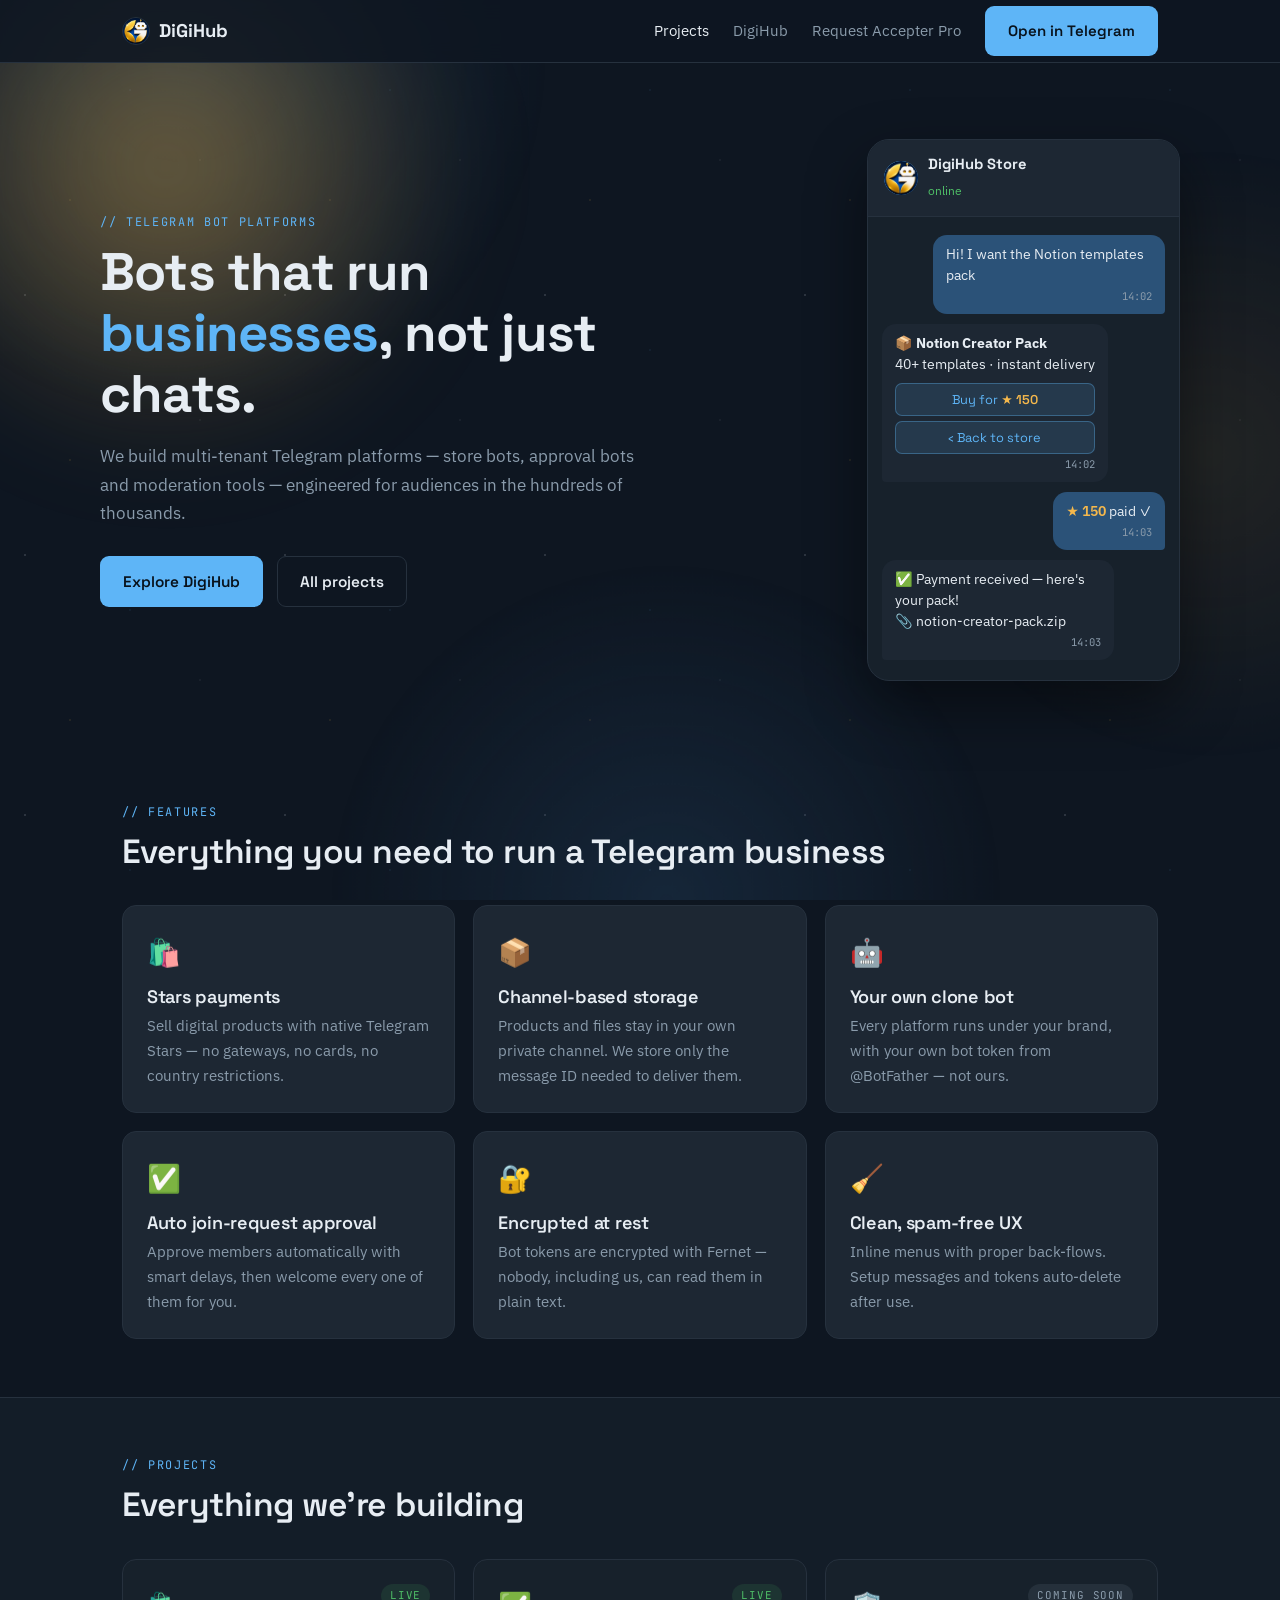
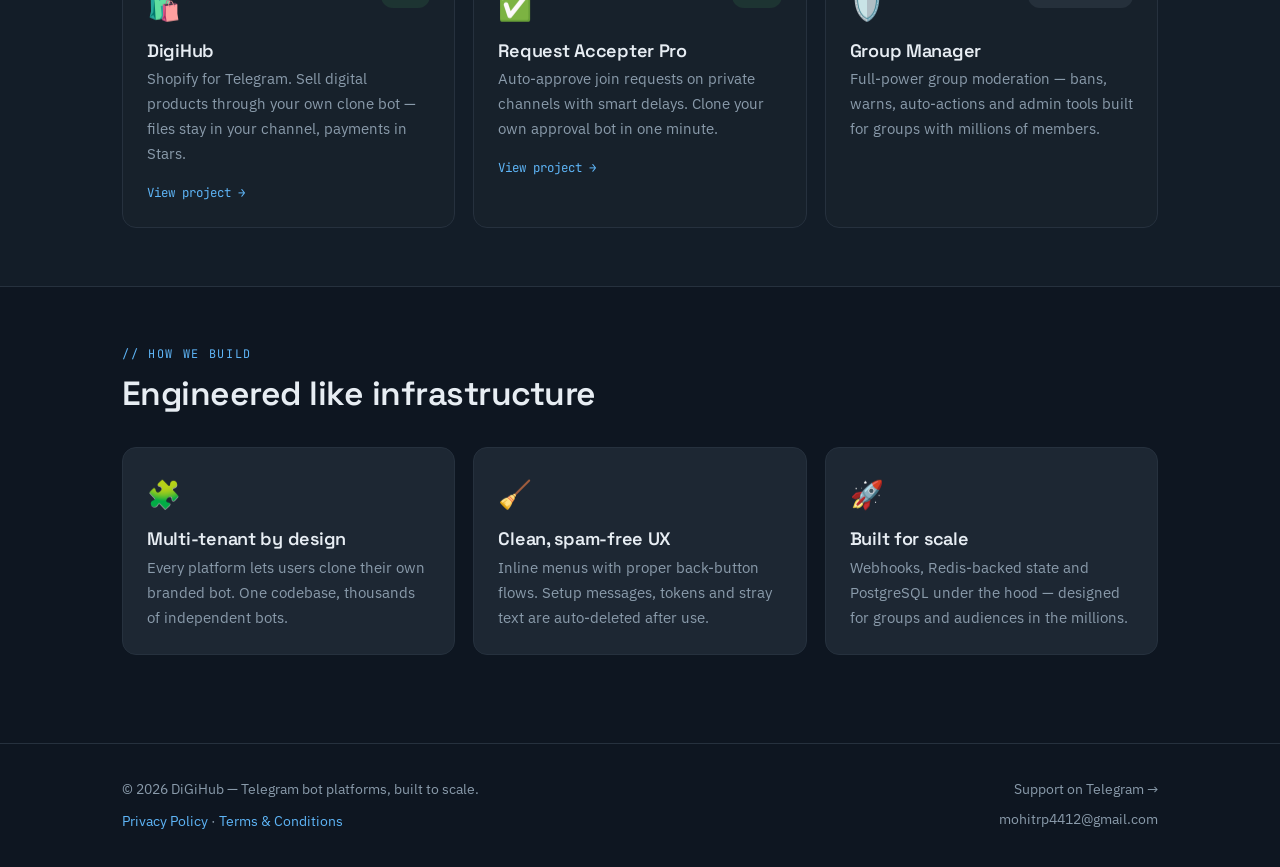
==== index.html @ 5e85cd7f "Initial commit: DiGiHub config-driven website Static, config-driven Telegram bot portal site (DigiHu" ====
<!DOCTYPE html>
<html lang="en">
<head>
  <meta charset="UTF-8" />
  <meta name="viewport" content="width=device-width, initial-scale=1.0" />
  <title>DiGiHub — Telegram bot platforms</title>
  <meta name="description" content="Telegram bot platforms built to scale — DigiHub stores, auto join-request approval, and group management for large communities." />
  <meta property="og:type" content="website" />
  <meta property="og:title" content="DiGiHub — Telegram bot platforms" />
  <meta property="og:description" content="Telegram bot platforms built to scale — store bots, approval bots and moderation tools." />
  <meta property="og:image" content="assets/img/logo.jpg" />
  <meta name="theme-color" content="#0E1621" />
  <link rel="preconnect" href="https://fonts.googleapis.com" />
  <link rel="preconnect" href="https://fonts.gstatic.com" crossorigin />
  <link href="https://fonts.googleapis.com/css2?family=Space+Grotesk:wght@500;600;700&family=IBM+Plex+Sans:wght@400;500&family=JetBrains+Mono:wght@400;500&display=swap" rel="stylesheet" />
  <link rel="stylesheet" href="assets/css/style.css" />
  <link rel="icon" type="image/jpeg" href="assets/img/logo.jpg" />
</head>
<body data-page="home">

  <header id="nav" class="nav"></header>

  <main>
    <!-- Hero (rendered from SITE.hero in config.js) -->
    <div id="home-hero" class="wrap hero"></div>

    <!-- Features (rendered from SITE.features in config.js) -->
    <section id="features">
      <div class="wrap">
        <div class="section-head">
          <span class="eyebrow" id="features-eyebrow"></span>
          <h2 id="features-title"></h2>
        </div>
        <div id="features-grid" class="grid cols-3"></div>
      </div>
    </section>

    <!-- Projects (rendered from PROJECTS in config.js) -->
    <section class="alt" id="projects">
      <div class="wrap">
        <div class="section-head">
          <span class="eyebrow">// Projects</span>
          <h2>Everything we're building</h2>
        </div>
        <div id="projects-grid" class="grid cols-3"></div>
      </div>
    </section>

    <!-- Highlights (rendered from SITE.highlights in config.js) -->
    <section>
      <div class="wrap">
        <div class="section-head">
          <span class="eyebrow">// How we build</span>
          <h2>Engineered like infrastructure</h2>
        </div>
        <div id="highlights-grid" class="grid cols-3"></div>
      </div>
    </section>
  </main>

  <footer id="footer"></footer>

  <script src="assets/js/config.js"></script>
  <script src="assets/js/main.js"></script>
</body>
</html>
---- assets/css/style.css ----
/* ============================================================
   BOTWORKS DESIGN SYSTEM
   Palette lifted from Telegram's own dark theme, so the site
   speaks the same visual language as the product.
   ============================================================ */

:root {
  --bg:      #0E1621;   /* Telegram dark canvas */
  --panel:   #17212B;   /* Telegram dark panel */
  --panel-2: #1D2733;   /* raised panel */
  --line:    #26313E;   /* hairline borders */
  --bubble:  #2B5278;   /* outgoing bubble blue */
  --accent:  #5EB5F7;   /* link blue */
  --star:    #F5B84C;   /* Telegram Stars gold */
  --text:    #E7EDF3;
  --muted:   #8A9BAB;
  --ok:      #4FBF67;

  --font-display: "Space Grotesk", system-ui, sans-serif;
  --font-body:    "IBM Plex Sans", system-ui, sans-serif;
  --font-mono:    "JetBrains Mono", ui-monospace, monospace;

  --radius: 14px;
  --radius-sm: 9px;
  --maxw: 1080px;
}

* { box-sizing: border-box; margin: 0; padding: 0; }

html { scroll-behavior: smooth; }

body {
  background: var(--bg);
  color: var(--text);
  font-family: var(--font-body);
  font-size: 16.5px;
  line-height: 1.65;
  -webkit-font-smoothing: antialiased;
}

a { color: var(--accent); text-decoration: none; }
a:hover { text-decoration: underline; }

img { max-width: 100%; }

.wrap { max-width: var(--maxw); margin: 0 auto; padding: 0 22px; }

/* ---------- typography ---------- */
h1, h2, h3 { font-family: var(--font-display); line-height: 1.15; letter-spacing: -0.015em; }
h1 { font-size: clamp(2.1rem, 5vw, 3.3rem); font-weight: 700; }
h2 { font-size: clamp(1.5rem, 3.4vw, 2.1rem); font-weight: 600; }
h3 { font-size: 1.13rem; font-weight: 600; }
.lead { color: var(--muted); font-size: 1.08rem; max-width: 58ch; }

.eyebrow {
  font-family: var(--font-mono);
  font-size: 0.74rem;
  letter-spacing: 0.14em;
  text-transform: uppercase;
  color: var(--accent);
  display: block;
  margin-bottom: 10px;
}

/* ---------- nav ---------- */
.nav {
  position: sticky; top: 0; z-index: 50;
  background: rgba(14, 22, 33, 0.88);
  backdrop-filter: blur(10px);
  border-bottom: 1px solid var(--line);
}
.nav-inner {
  display: flex; align-items: center; justify-content: space-between;
  height: 62px;
}
.nav-brand {
  font-family: var(--font-display); font-weight: 700; font-size: 1.15rem;
  color: var(--text); display: flex; align-items: center; gap: 9px;
}
.nav-brand:hover { text-decoration: none; }
.nav-brand .dot {
  width: 28px; height: 28px; border-radius: 50%;
  background: linear-gradient(135deg, var(--accent), var(--bubble));
  display: inline-flex; align-items: center; justify-content: center;
  font-size: 13px;
}
img.dot { object-fit: cover; border: 1px solid var(--line); }
.nav-links { display: flex; gap: 24px; align-items: center; }
.nav-links a { color: var(--muted); font-size: 0.94rem; }
.nav-links a:hover { color: var(--text); text-decoration: none; }
.nav-links a.active { color: var(--text); }
.nav-links a.btn-primary, .nav-links a.btn-primary:hover { color: #08121C; }

/* hamburger toggle — hidden on desktop, shown under 760px */
.nav-toggle {
  display: none;
  flex-direction: column; justify-content: center; gap: 5px;
  width: 34px; height: 34px;
  background: transparent; border: none; padding: 0; cursor: pointer;
}
.nav-toggle span {
  display: block; width: 100%; height: 2px;
  background: var(--text); border-radius: 2px;
  transition: transform 0.2s ease, opacity 0.2s ease;
}
.nav-toggle[aria-expanded="true"] span:nth-child(1) { transform: translateY(7px) rotate(45deg); }
.nav-toggle[aria-expanded="true"] span:nth-child(2) { opacity: 0; }
.nav-toggle[aria-expanded="true"] span:nth-child(3) { transform: translateY(-7px) rotate(-45deg); }

/* ---------- buttons ---------- */
.btn {
  display: inline-flex; align-items: center; gap: 8px;
  font-family: var(--font-display); font-weight: 600; font-size: 0.96rem;
  padding: 12px 22px; border-radius: var(--radius-sm);
  border: 1px solid transparent; cursor: pointer;
  transition: transform 0.12s ease, background 0.15s ease;
}
.btn:hover { text-decoration: none; transform: translateY(-1px); }
.btn-primary { background: var(--accent); color: #08121C; }
.btn-primary:hover { background: #79c4fa; }
.btn-ghost { border-color: var(--line); color: var(--text); background: transparent; }
.btn-ghost:hover { border-color: var(--accent); }

/* ---------- hero ---------- */
.hero {
  display: grid; grid-template-columns: 1.05fr 0.95fr;
  gap: 48px; align-items: center;
  padding: 76px 0 64px;
}
.hero .actions { display: flex; gap: 14px; margin-top: 28px; flex-wrap: wrap; }
.hero h1 .hl { color: var(--accent); }
.hero p { margin-top: 18px; }

/* ---------- telegram chat mockup (signature element) ---------- */
.phone {
  background: var(--panel);
  border: 1px solid var(--line);
  border-radius: 22px;
  overflow: hidden;
  max-width: 380px;
  margin-left: auto;
  box-shadow: 0 24px 60px rgba(0,0,0,0.45);
}
.phone-top {
  display: flex; align-items: center; gap: 10px;
  padding: 12px 16px;
  background: var(--panel-2);
  border-bottom: 1px solid var(--line);
}
.phone-top .avatar {
  width: 34px; height: 34px; border-radius: 50%;
  background: linear-gradient(135deg, var(--accent), var(--bubble));
  display: flex; align-items: center; justify-content: center; font-size: 16px;
  overflow: hidden;
}
.phone-top .avatar img { width: 100%; height: 100%; object-fit: cover; border-radius: 50%; }
.phone-top .who b { display: block; font-size: 0.92rem; font-family: var(--font-display); }
.phone-top .who span { font-size: 0.76rem; color: var(--ok); }
.chat { padding: 18px 14px 20px; display: flex; flex-direction: column; gap: 10px; min-height: 340px; }
.msg {
  max-width: 82%;
  padding: 9px 13px;
  border-radius: 14px;
  font-size: 0.88rem;
  line-height: 1.5;
  opacity: 0;
  transform: translateY(8px);
  animation: pop 0.4s ease forwards;
}
.msg.in  { background: var(--panel-2); border-bottom-left-radius: 4px; align-self: flex-start; }
.msg.out { background: var(--bubble); border-bottom-right-radius: 4px; align-self: flex-end; }
.msg .time { display: block; font-size: 0.66rem; color: var(--muted); text-align: right; margin-top: 3px; font-family: var(--font-mono); }
.msg .kb { display: flex; flex-direction: column; gap: 5px; margin-top: 8px; }
.msg .kb span {
  background: rgba(94,181,247,0.13);
  border: 1px solid rgba(94,181,247,0.35);
  color: var(--accent);
  border-radius: 7px;
  padding: 6px 10px;
  text-align: center;
  font-size: 0.8rem;
  font-family: var(--font-display);
}
.msg .star { color: var(--star); font-weight: 600; }
.msg:nth-child(1) { animation-delay: 0.15s; }
.msg:nth-child(2) { animation-delay: 0.75s; }
.msg:nth-child(3) { animation-delay: 1.35s; }
.msg:nth-child(4) { animation-delay: 1.95s; }
@keyframes pop { to { opacity: 1; transform: translateY(0); } }
@media (prefers-reduced-motion: reduce) {
  .msg { animation: none; opacity: 1; transform: none; }
  html { scroll-behavior: auto; }
}

/* ---------- sections ---------- */
section { padding: 58px 0; }
section.alt { background: rgba(23, 33, 43, 0.72); border-top: 1px solid var(--line); border-bottom: 1px solid var(--line); }
.section-head { margin-bottom: 34px; }

/* ---------- animated background ----------
   Injected by main.js as .bg-fx: three softly drifting glow blobs
   (Telegram blue + brand gold) over a slow star field. Pure CSS
   transforms — cheap on the GPU, and fully disabled when the
   visitor prefers reduced motion. */
.bg-fx {
  position: fixed; inset: 0; z-index: -1;
  overflow: hidden; pointer-events: none;
}
.bg-fx span { position: absolute; will-change: transform; }

.bg-fx .stars {
  inset: 0; height: 200%;
  background-image:
    radial-gradient(1.5px 1.5px at 25px 35px,  rgba(231,237,243,0.55), transparent 100%),
    radial-gradient(1px 1px     at 130px 90px, rgba(94,181,247,0.45),  transparent 100%),
    radial-gradient(1px 1px     at 200px 160px,rgba(231,237,243,0.35), transparent 100%),
    radial-gradient(1.5px 1.5px at 70px 200px, rgba(245,184,76,0.35),  transparent 100%);
  background-size: 260px 260px;
  opacity: 0.5;
  animation: star-drift 160s linear infinite;
}
@keyframes star-drift { to { transform: translateY(-50%); } }

.bg-fx .b1, .bg-fx .b2, .bg-fx .b3 { border-radius: 50%; }
.bg-fx .b1 {
  width: 65vmax; height: 65vmax; top: -28vmax; left: -18vmax;
  background: radial-gradient(circle, rgba(94,181,247,0.13), transparent 62%);
  animation: drift-a 34s ease-in-out infinite alternate;
}
.bg-fx .b2 {
  width: 55vmax; height: 55vmax; top: 8vmax; right: -22vmax;
  background: radial-gradient(circle, rgba(245,184,76,0.09), transparent 62%);
  animation: drift-b 44s ease-in-out infinite alternate;
}
.bg-fx .b3 {
  width: 60vmax; height: 60vmax; bottom: -30vmax; left: 22vmax;
  background: radial-gradient(circle, rgba(43,82,120,0.28), transparent 62%);
  animation: drift-c 38s ease-in-out infinite alternate;
}
@keyframes drift-a { to { transform: translate(9vmax, 7vmax)  scale(1.12); } }
@keyframes drift-b { to { transform: translate(-8vmax, 9vmax) scale(1.18); } }
@keyframes drift-c { to { transform: translate(-9vmax, -7vmax) scale(1.1); } }

/* Dynamic blurred golden light — a soft glowing orb that roams
   the page on a slow, irregular loop. Customer-facing pages only
   (renderBackground() is called by main.js, which admin.html never
   loads, so the admin panel stays on a flat background). */
.bg-fx .gold-light {
  width: 46vmax; height: 46vmax;
  top: -10vmax; left: -10vmax;
  border-radius: 50%;
  background: radial-gradient(circle, rgba(245,184,76,0.4), rgba(245,184,76,0.14) 45%, transparent 72%);
  filter: blur(50px);
  animation: gold-roam 30s ease-in-out infinite;
}
@keyframes gold-roam {
  0%   { transform: translate(0, 0)        scale(1); }
  25%  { transform: translate(55vw, 10vh)  scale(1.2); }
  50%  { transform: translate(35vw, 55vh)  scale(0.85); }
  75%  { transform: translate(-5vw, 30vh)  scale(1.1); }
  100% { transform: translate(0, 0)        scale(1); }
}
@media (max-width: 700px) {
  .bg-fx .gold-light { width: 70vmax; height: 70vmax; filter: blur(34px); }
}

/* Golden sheen — a soft diagonal band of gold light that sweeps
   across the page every ~18 s, like light passing over metal. */
.bg-fx .sheen {
  top: -25%; left: 0;
  width: 55vmax; height: 150%;
  background: linear-gradient(100deg,
    transparent 15%,
    rgba(245, 184, 76, 0.045) 38%,
    rgba(245, 184, 76, 0.10) 50%,
    rgba(245, 184, 76, 0.045) 62%,
    transparent 85%);
  transform: translateX(-70vw) skewX(-14deg);
  animation: sheen-sweep 18s ease-in-out infinite;
}
@keyframes sheen-sweep {
  0%        { transform: translateX(-70vw)  skewX(-14deg); }
  55%, 100% { transform: translateX(130vw)  skewX(-14deg); }
}

@media (prefers-reduced-motion: reduce) {
  .bg-fx span { animation: none; }
}

/* ---------- scroll-reveal ---------- */
.reveal { opacity: 0; transform: translateY(16px); transition: opacity 0.55s ease, transform 0.55s ease; }
.reveal.shown { opacity: 1; transform: none; }
@media (prefers-reduced-motion: reduce) {
  .reveal { opacity: 1; transform: none; transition: none; }
}

/* ---------- draft preview banner ---------- */
.draft-banner {
  position: sticky; top: 0; z-index: 60;
  display: flex; justify-content: center; align-items: center; gap: 18px; flex-wrap: wrap;
  padding: 9px 16px;
  background: linear-gradient(90deg, #3a2c10, #2c230e);
  border-bottom: 1px solid var(--star);
  color: var(--text); font-size: 0.86rem;
}
.draft-banner .draft-actions { display: flex; gap: 12px; align-items: center; }
.draft-banner a { color: var(--star); font-weight: 600; }
.draft-banner button {
  background: transparent; border: 1px solid var(--star); color: var(--star);
  border-radius: 6px; padding: 3px 10px; font: inherit; font-size: 0.8rem; cursor: pointer;
}
.draft-banner button:hover { background: rgba(245,184,76,0.15); }

/* ---------- project cards ---------- */
.grid { display: grid; gap: 18px; }
.grid.cols-3 { grid-template-columns: repeat(3, 1fr); }
.grid.cols-2 { grid-template-columns: repeat(2, 1fr); }

.card {
  background: var(--panel);
  border: 1px solid var(--line);
  border-radius: var(--radius);
  padding: 24px;
  transition: border-color 0.15s ease, transform 0.15s ease;
}
a.card { color: var(--text); display: block; }
a.card:hover { text-decoration: none; border-color: var(--accent); transform: translateY(-2px); }
.card .emoji { font-size: 1.7rem; }
.card h3 { margin: 12px 0 6px; }
.card p { color: var(--muted); font-size: 0.94rem; }
.card .card-foot { margin-top: 16px; font-family: var(--font-mono); font-size: 0.78rem; color: var(--accent); }

.status {
  float: right;
  font-family: var(--font-mono); font-size: 0.68rem; letter-spacing: 0.08em;
  text-transform: uppercase;
  padding: 3px 9px; border-radius: 20px;
}
.status.live { color: var(--ok); background: rgba(79,191,103,0.12); }
.status.beta { color: var(--star); background: rgba(245,184,76,0.12); }
.status.soon { color: var(--muted); background: rgba(138,155,171,0.12); }

/* feature cards reuse .card */
.card.feature { background: var(--panel-2); }
section.alt .card.feature { background: var(--bg); }

/* ---------- steps ---------- */
.steps { display: grid; grid-template-columns: repeat(4, 1fr); gap: 18px; counter-reset: step; }
.step { position: relative; padding: 22px 20px 20px; background: var(--panel); border: 1px solid var(--line); border-radius: var(--radius); }
.step::before {
  counter-increment: step;
  content: counter(step, decimal-leading-zero);
  font-family: var(--font-mono);
  color: var(--accent);
  font-size: 0.82rem;
  display: block;
  margin-bottom: 10px;
}
.step h3 { font-size: 1.02rem; }
.step p { color: var(--muted); font-size: 0.9rem; margin-top: 6px; }

/* ---------- pricing ---------- */
.tiers { display: grid; grid-template-columns: repeat(4, 1fr); gap: 18px; align-items: stretch; }
.tier {
  background: var(--panel); border: 1px solid var(--line); border-radius: var(--radius);
  padding: 26px 22px; display: flex; flex-direction: column; position: relative;
}
.tier.popular { border-color: var(--star); }
.tier .tag {
  position: absolute; top: -11px; left: 50%; transform: translateX(-50%);
  background: var(--star); color: #1a1205;
  font-family: var(--font-mono); font-size: 0.66rem; letter-spacing: 0.08em; text-transform: uppercase;
  padding: 3px 11px; border-radius: 20px; white-space: nowrap;
}
.tier h3 { font-size: 1.05rem; color: var(--muted); font-weight: 500; }
.tier .price { font-family: var(--font-display); font-size: 2.1rem; font-weight: 700; margin: 8px 0 2px; }
.tier .price .unit { font-size: 0.85rem; color: var(--star); font-weight: 500; }
.tier ul { list-style: none; margin: 18px 0 22px; flex: 1; }
.tier li { font-size: 0.9rem; color: var(--muted); padding: 6px 0; border-bottom: 1px dashed var(--line); }
.tier li::before { content: "✓ "; color: var(--ok); }
.tier .btn { width: 100%; justify-content: center; }

/* ---------- FAQ ---------- */
.faq details {
  background: var(--panel); border: 1px solid var(--line); border-radius: var(--radius-sm);
  padding: 16px 20px; margin-bottom: 10px;
}
.faq summary { font-family: var(--font-display); font-weight: 600; cursor: pointer; list-style: none; }
.faq summary::-webkit-details-marker { display: none; }
.faq summary::after { content: "+"; float: right; color: var(--accent); font-size: 1.2rem; line-height: 1; }
.faq details[open] summary::after { content: "–"; }
.faq details p { color: var(--muted); font-size: 0.94rem; margin-top: 10px; }

/* ---------- CTA band ---------- */
.cta-band {
  text-align: center;
  background: linear-gradient(160deg, var(--panel-2), var(--panel));
  border: 1px solid var(--line);
  border-radius: var(--radius);
  padding: 52px 28px;
}
.cta-band p { color: var(--muted); margin: 12px auto 26px; max-width: 48ch; }

/* ---------- footer ---------- */
footer { border-top: 1px solid var(--line); padding: 34px 0; margin-top: 30px; }
.foot-inner { display: flex; justify-content: space-between; align-items: flex-start; gap: 16px; flex-wrap: wrap; }
footer, footer a { color: var(--muted); font-size: 0.88rem; }
.foot-legal { margin-top: 8px; }
.foot-legal a { color: var(--accent); }
.foot-contact { display: flex; flex-direction: column; gap: 6px; text-align: right; }

/* ---------- legal pages (privacy / terms / etc.) ---------- */
.legal { max-width: 760px; padding-top: 56px; padding-bottom: 40px; }
.legal h1 { margin-bottom: 6px; }
.legal .updated {
  font-family: var(--font-mono); font-size: 0.78rem; color: var(--muted);
  margin-bottom: 22px;
}
.legal .lead { margin-bottom: 10px; }
.legal-section { padding: 26px 0 0; }
.legal-section h2 { font-size: 1.18rem; margin-bottom: 10px; }
.legal-section p { color: var(--muted); font-size: 0.96rem; margin-bottom: 10px; }
.legal-section ul { margin: 4px 0 12px 20px; }
.legal-section li { color: var(--muted); font-size: 0.96rem; padding: 4px 0; }
.legal-section li::marker { color: var(--accent); }
.legal-nav {
  margin-top: 44px; padding-top: 22px; border-top: 1px solid var(--line);
  display: flex; gap: 22px; flex-wrap: wrap;
  font-family: var(--font-display); font-weight: 600; font-size: 0.94rem;
}

/* ---------- project not found ---------- */
.notfound { padding: 90px 22px; text-align: center; }
.notfound .lead { margin: 14px auto 26px; }
.notfound .actions { justify-content: center; display: flex; }

/* ---------- focus visibility ---------- */
a:focus-visible, .btn:focus-visible, summary:focus-visible {
  outline: 2px solid var(--accent); outline-offset: 3px; border-radius: 4px;
}

/* ---------- responsive ---------- */
@media (max-width: 900px) {
  .hero { grid-template-columns: 1fr; padding: 48px 0 40px; }
  .phone { margin: 0 auto; }
  .grid.cols-3, .steps, .tiers { grid-template-columns: repeat(2, 1fr); }
}
@media (max-width: 760px) {
  .nav-toggle { display: flex; }
  .nav-links {
    position: absolute; top: 62px; left: 0; right: 0;
    flex-direction: column; align-items: stretch; gap: 0;
    background: rgba(14, 22, 33, 0.98);
    backdrop-filter: blur(10px);
    border-bottom: 1px solid var(--line);
    max-height: 0; overflow: hidden;
    transition: max-height 0.25s ease;
  }
  .nav-links.open { max-height: 60vh; overflow-y: auto; }
  .nav-links a { padding: 15px 22px; border-bottom: 1px solid var(--line); }
  .nav-links a.btn { margin: 14px 22px; width: calc(100% - 44px); justify-content: center; }
}
@media (max-width: 560px) {
  .grid.cols-3, .grid.cols-2, .steps, .tiers { grid-template-columns: 1fr; }
  .foot-contact { text-align: left; }
}
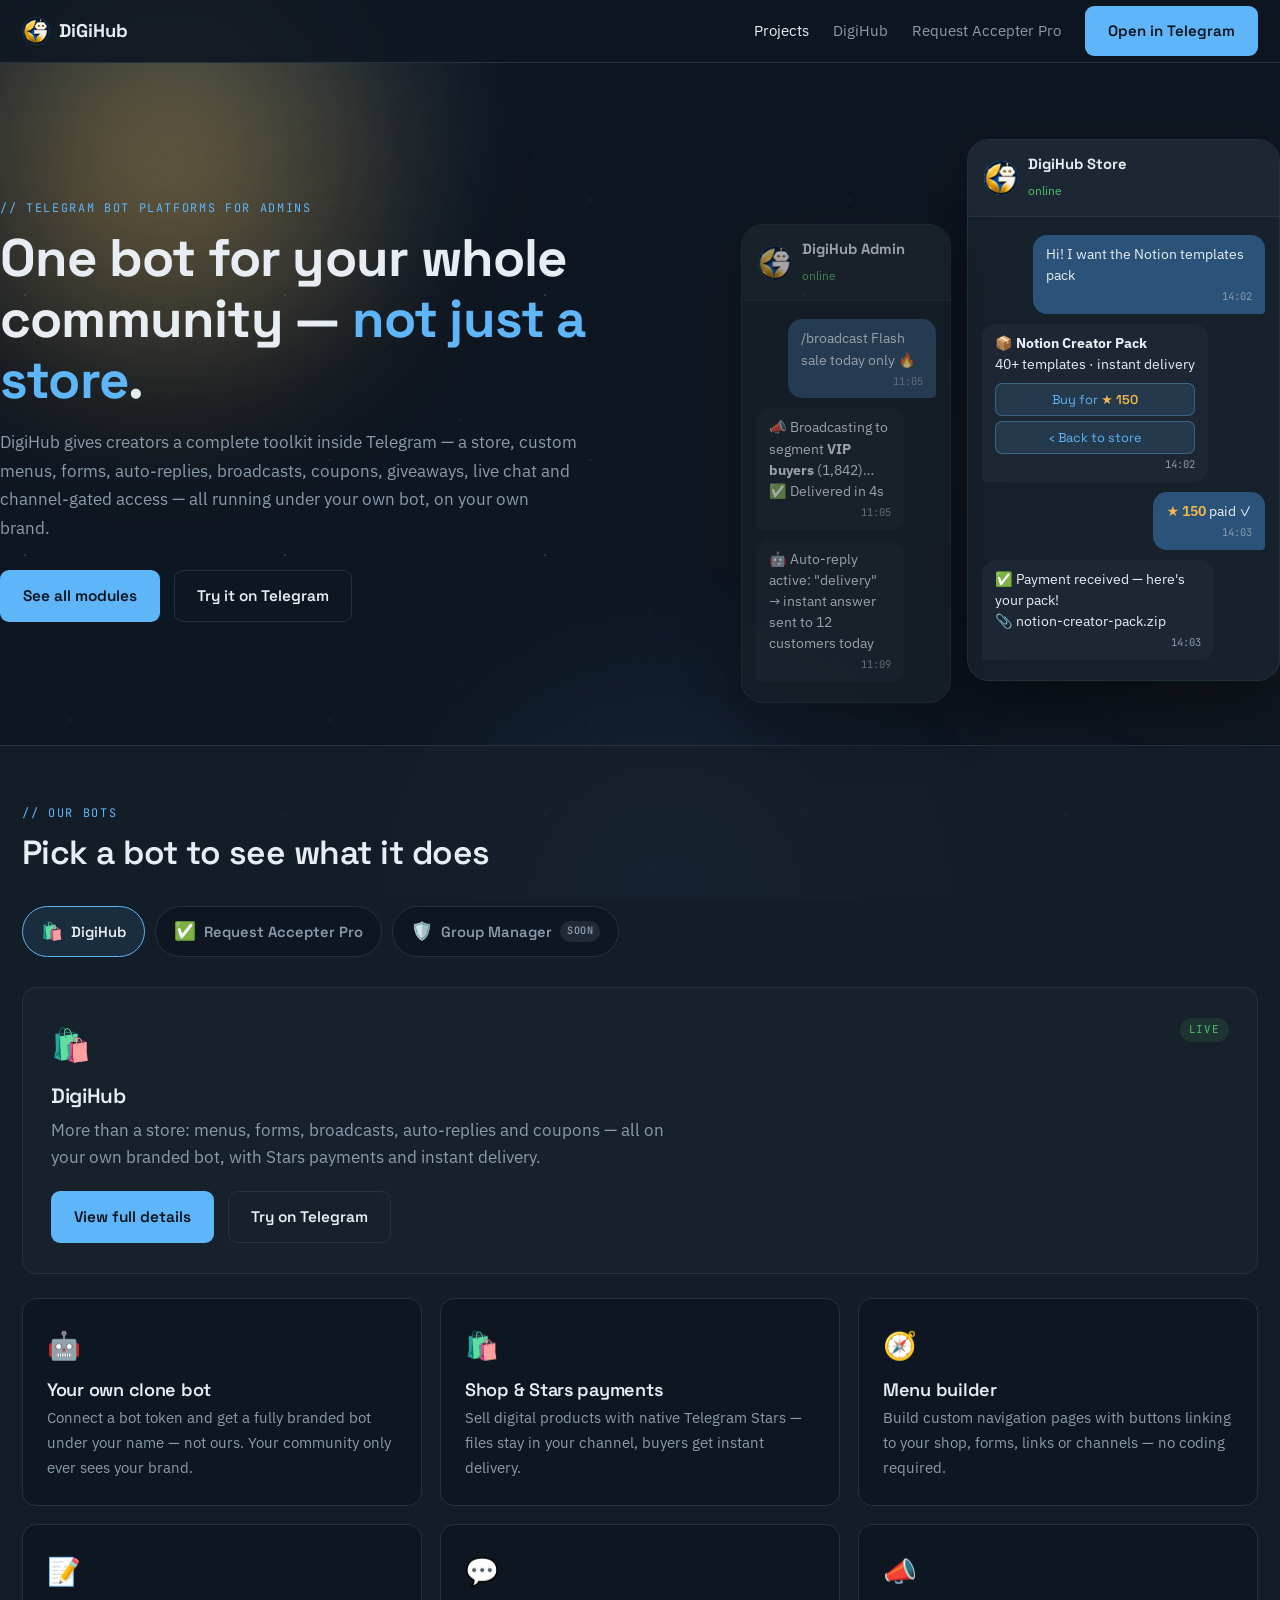
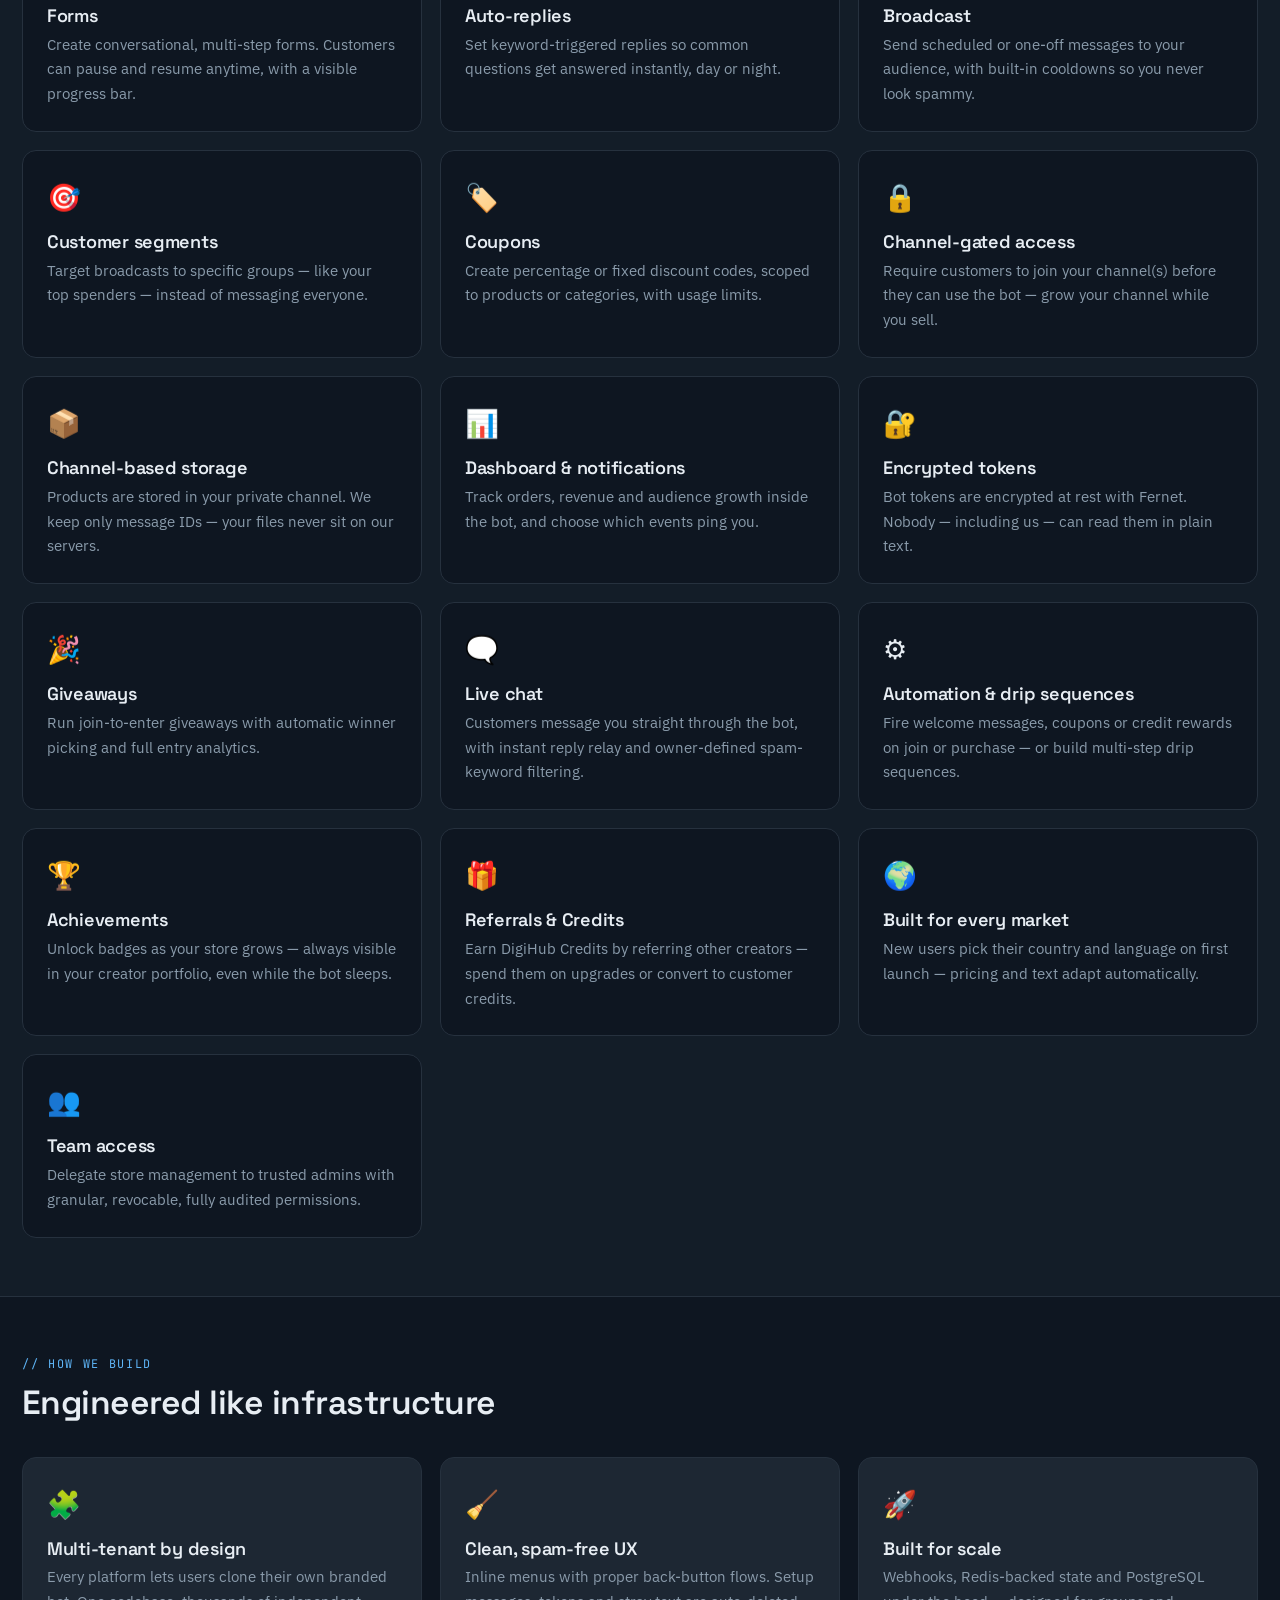
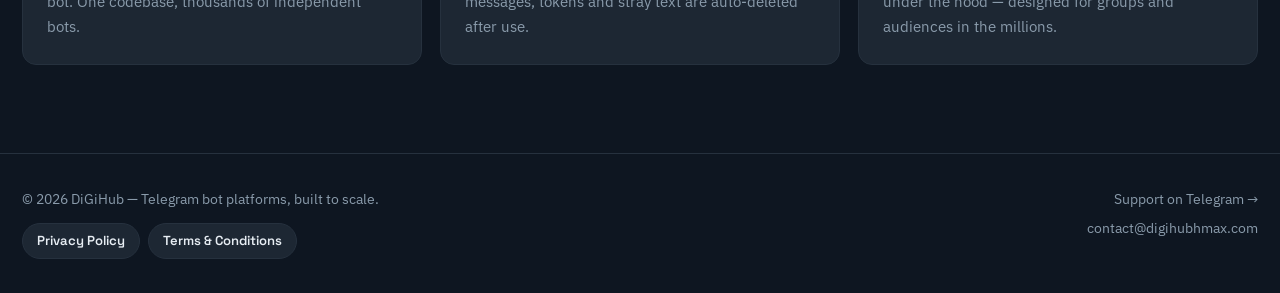
==== commit da23924d: "Restructure homepage: tabbed bot showcase, not a generic features grid The old homepage led with a 1" ====
--- a/index.html
+++ b/index.html
@@ -24,25 +24,16 @@
     <!-- Hero (rendered from SITE.hero in config.js) -->
     <div id="home-hero" class="wrap hero"></div>
 
-    <!-- Features (rendered from SITE.features in config.js) -->
-    <section id="features">
+    <!-- Bots (rendered from PROJECTS in config.js): a tab per bot,
+         each tab showing that bot's own description and features. -->
+    <section class="alt" id="bots">
       <div class="wrap">
         <div class="section-head">
-          <span class="eyebrow" id="features-eyebrow"></span>
-          <h2 id="features-title"></h2>
+          <span class="eyebrow">// Our bots</span>
+          <h2>Pick a bot to see what it does</h2>
         </div>
-        <div id="features-grid" class="grid cols-3"></div>
-      </div>
-    </section>
-
-    <!-- Projects (rendered from PROJECTS in config.js) -->
-    <section class="alt" id="projects">
-      <div class="wrap">
-        <div class="section-head">
-          <span class="eyebrow">// Projects</span>
-          <h2>Everything we're building</h2>
-        </div>
-        <div id="projects-grid" class="grid cols-3"></div>
+        <div id="bots-tabs" class="bot-tabs"></div>
+        <div id="bots-panel"></div>
       </div>
     </section>
 
--- a/assets/css/style.css
+++ b/assets/css/style.css
@@ -22,7 +22,7 @@
 
   --radius: 14px;
   --radius-sm: 9px;
-  --maxw: 1080px;
+  --maxw: 1280px;
 }
 
 * { box-sizing: border-box; margin: 0; padding: 0; }
@@ -42,6 +42,24 @@
 a:hover { text-decoration: underline; }
 
 img { max-width: 100%; }
+
+/* ---------- copy protection ----------
+   Applied via JS (main.js) only on customer-facing pages, never
+   on admin.html. Blocks text selection and image dragging; the
+   matching JS also blocks right-click, copy/cut and Ctrl+C/U/S/P. */
+.no-copy, .no-copy * {
+  user-select: none;
+  -webkit-user-select: none;
+  -moz-user-select: none;
+  -ms-user-select: none;
+  -webkit-touch-callout: none;
+}
+.no-copy img { -webkit-user-drag: none; user-drag: none; }
+.no-copy input,
+.no-copy textarea {
+  user-select: text;
+  -webkit-user-select: text;
+}
 
 .wrap { max-width: var(--maxw); margin: 0 auto; padding: 0 22px; }
 
@@ -130,6 +148,23 @@
 .hero .actions { display: flex; gap: 14px; margin-top: 28px; flex-wrap: wrap; }
 .hero h1 .hl { color: var(--accent); }
 .hero p { margin-top: 18px; }
+
+/* Two phone mockups shown side by side — the main one (store demo)
+   up front-right, a smaller secondary one (feedback/broadcast demo)
+   to its left, to show the bot does more than sell. Side by side
+   (not overlapping) so neither card's messages get clipped. */
+.phone-stack { display: flex; align-items: flex-end; justify-content: flex-end; gap: 16px; }
+.phone-secondary {
+  opacity: 0.65;
+  filter: saturate(0.8);
+  transform: translateY(22px);
+}
+.phone-secondary .phone { max-width: 210px; margin-left: 0; }
+.phone-secondary .chat { min-height: 190px; }
+@media (max-width: 900px) {
+  .phone-stack { justify-content: center; }
+  .phone-secondary { display: none; }
+}
 
 /* ---------- telegram chat mockup (signature element) ---------- */
 .phone {
@@ -344,6 +379,33 @@
 .card.feature { background: var(--panel-2); }
 section.alt .card.feature { background: var(--bg); }
 
+/* ---------- homepage: bot tabs ---------- */
+.bot-tabs { display: flex; gap: 10px; flex-wrap: wrap; margin-bottom: 30px; }
+.bot-tab {
+  display: flex; align-items: center; gap: 8px;
+  background: var(--bg); border: 1px solid var(--line); color: var(--muted);
+  border-radius: 999px; padding: 10px 18px; font: inherit; font-size: 0.92rem;
+  font-family: var(--font-display); font-weight: 600; cursor: pointer;
+  transition: border-color 0.15s ease, color 0.15s ease;
+}
+.bot-tab:hover { color: var(--text); border-color: var(--accent); }
+.bot-tab.active { color: var(--text); border-color: var(--accent); background: rgba(94,181,247,0.1); }
+.bot-tab .emoji { font-size: 1.1rem; }
+.bot-tab .tab-badge {
+  font-family: var(--font-mono); font-size: 0.64rem; letter-spacing: 0.06em; text-transform: uppercase;
+  color: var(--muted); background: rgba(138,155,171,0.15); padding: 2px 7px; border-radius: 20px;
+}
+
+.bot-panel-head {
+  background: var(--panel); border: 1px solid var(--line); border-radius: var(--radius);
+  padding: 30px 28px; margin-bottom: 24px;
+}
+.bot-panel-head .emoji { font-size: 2rem; }
+.bot-panel-head h3 { margin: 14px 0 8px; font-size: 1.3rem; }
+.bot-panel-head p { color: var(--muted); max-width: 62ch; }
+.bot-panel-head .actions { display: flex; gap: 14px; margin-top: 20px; flex-wrap: wrap; }
+.bot-panel-features { margin-top: 0; }
+
 /* ---------- steps ---------- */
 .steps { display: grid; grid-template-columns: repeat(4, 1fr); gap: 18px; counter-reset: step; }
 .step { position: relative; padding: 22px 20px 20px; background: var(--panel); border: 1px solid var(--line); border-radius: var(--radius); }
@@ -360,7 +422,7 @@
 .step p { color: var(--muted); font-size: 0.9rem; margin-top: 6px; }
 
 /* ---------- pricing ---------- */
-.tiers { display: grid; grid-template-columns: repeat(4, 1fr); gap: 18px; align-items: stretch; }
+.tiers { display: grid; grid-template-columns: repeat(5, 1fr); gap: 18px; align-items: stretch; }
 .tier {
   background: var(--panel); border: 1px solid var(--line); border-radius: var(--radius);
   padding: 26px 22px; display: flex; flex-direction: column; position: relative;
@@ -405,8 +467,18 @@
 footer { border-top: 1px solid var(--line); padding: 34px 0; margin-top: 30px; }
 .foot-inner { display: flex; justify-content: space-between; align-items: flex-start; gap: 16px; flex-wrap: wrap; }
 footer, footer a { color: var(--muted); font-size: 0.88rem; }
-.foot-legal { margin-top: 8px; }
-.foot-legal a { color: var(--accent); }
+.foot-legal { margin-top: 12px; display: flex; flex-wrap: wrap; gap: 8px; }
+.foot-legal a {
+  color: var(--text);
+  background: var(--panel-2);
+  border: 1px solid var(--line);
+  border-radius: 20px;
+  padding: 6px 14px;
+  font-size: 0.82rem;
+  font-family: var(--font-display); font-weight: 600;
+  transition: border-color 0.15s ease, color 0.15s ease;
+}
+.foot-legal a:hover { border-color: var(--accent); color: var(--accent); text-decoration: none; }
 .foot-contact { display: flex; flex-direction: column; gap: 6px; text-align: right; }
 
 /* ---------- legal pages (privacy / terms / etc.) ---------- */
@@ -429,6 +501,19 @@
   font-family: var(--font-display); font-weight: 600; font-size: 0.94rem;
 }
 
+/* ---------- guide pages (help center) ---------- */
+/* No fixed-height placeholder — the block is only ever rendered by JS
+   when doc.media.src exists, so an unset media field costs zero space. */
+.guide-media {
+  margin: 18px 0 8px; border-radius: var(--radius); overflow: hidden;
+  border: 1px solid var(--line); background: var(--panel);
+}
+.guide-media img, .guide-media video { display: block; width: 100%; max-height: 420px; object-fit: cover; }
+.qa-section { margin-top: 34px; }
+.qa-section .eyebrow { display: block; margin-bottom: 14px; }
+.qa-section .faq { display: block; }
+.qa-section .legal-section:first-child { padding-top: 0; }
+
 /* ---------- project not found ---------- */
 .notfound { padding: 90px 22px; text-align: center; }
 .notfound .lead { margin: 14px auto 26px; }
@@ -443,6 +528,10 @@
 @media (max-width: 900px) {
   .hero { grid-template-columns: 1fr; padding: 48px 0 40px; }
   .phone { margin: 0 auto; }
+  .hero .eyebrow { margin-bottom: 20px; }
+  .hero h1 { margin-bottom: 8px; }
+  .hero p.lead { margin-top: 24px; }
+  .hero .actions { margin-top: 36px; }
   .grid.cols-3, .steps, .tiers { grid-template-columns: repeat(2, 1fr); }
 }
 @media (max-width: 760px) {
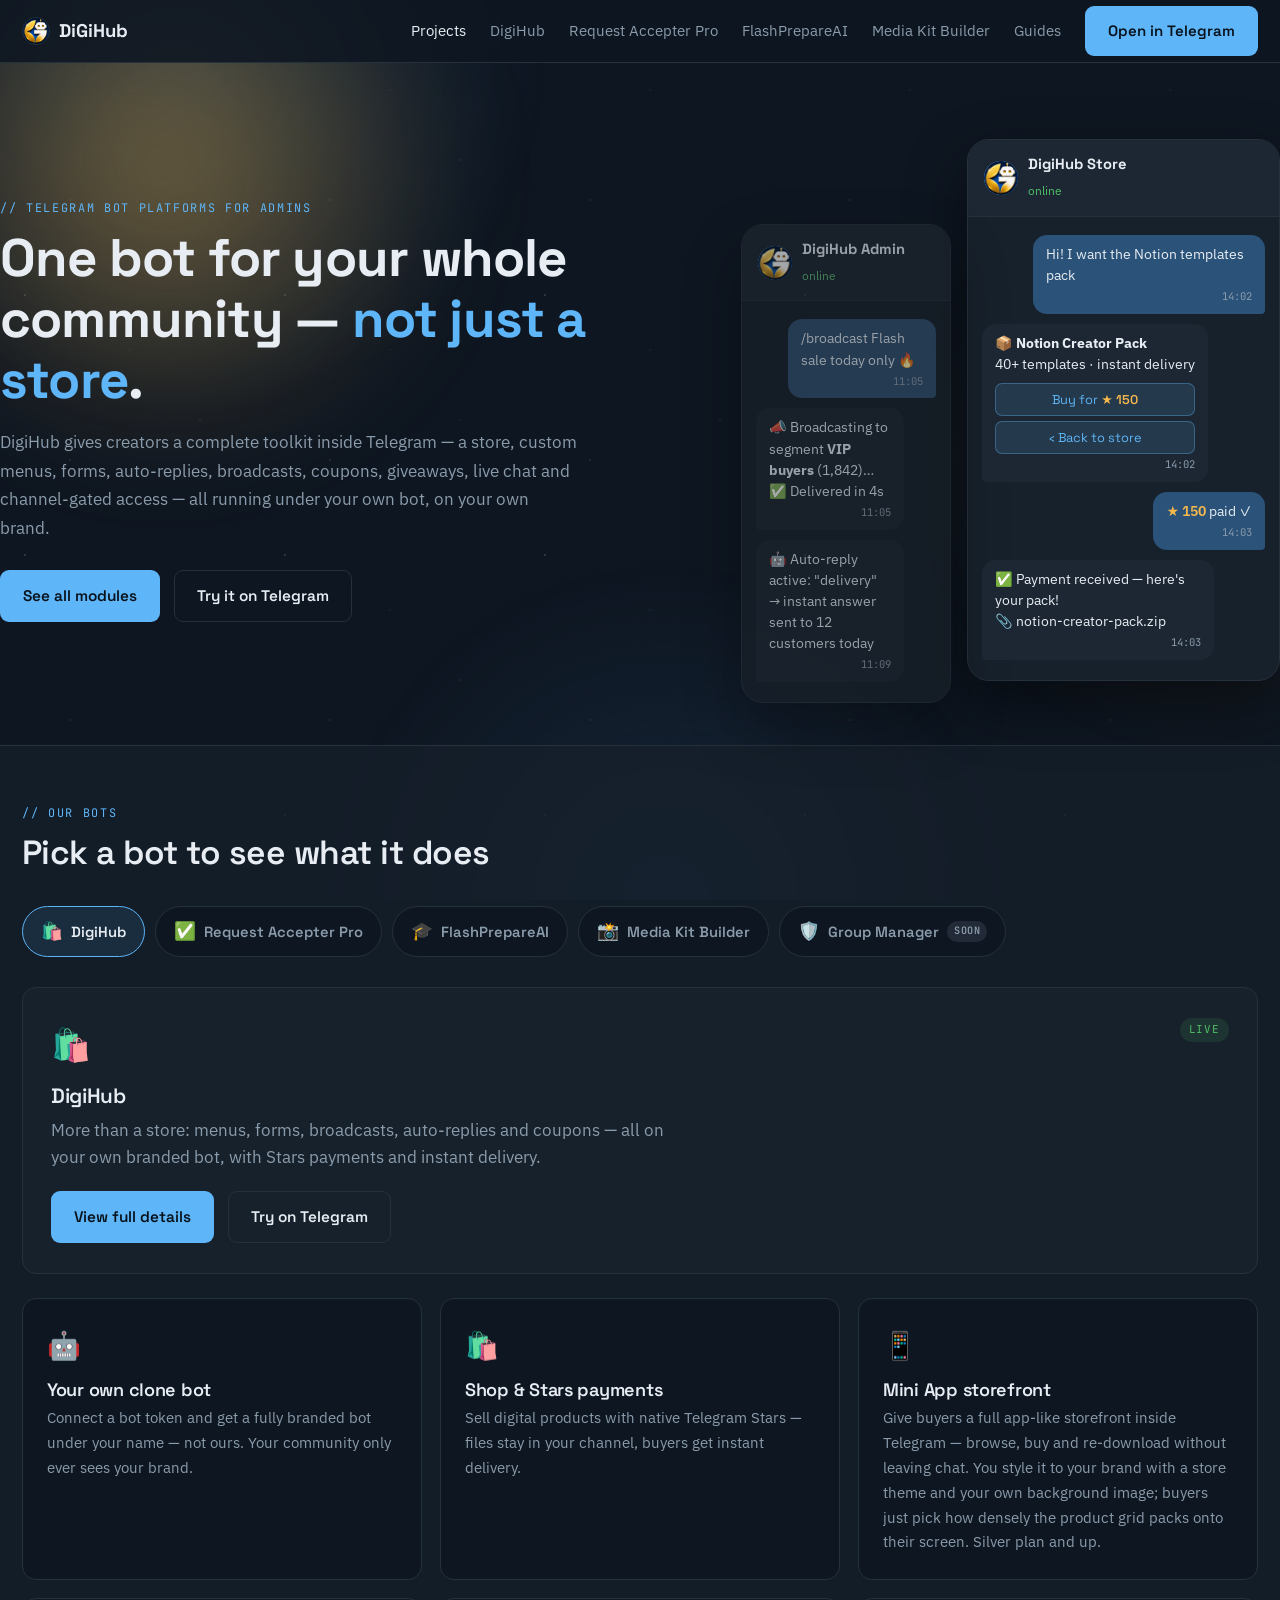
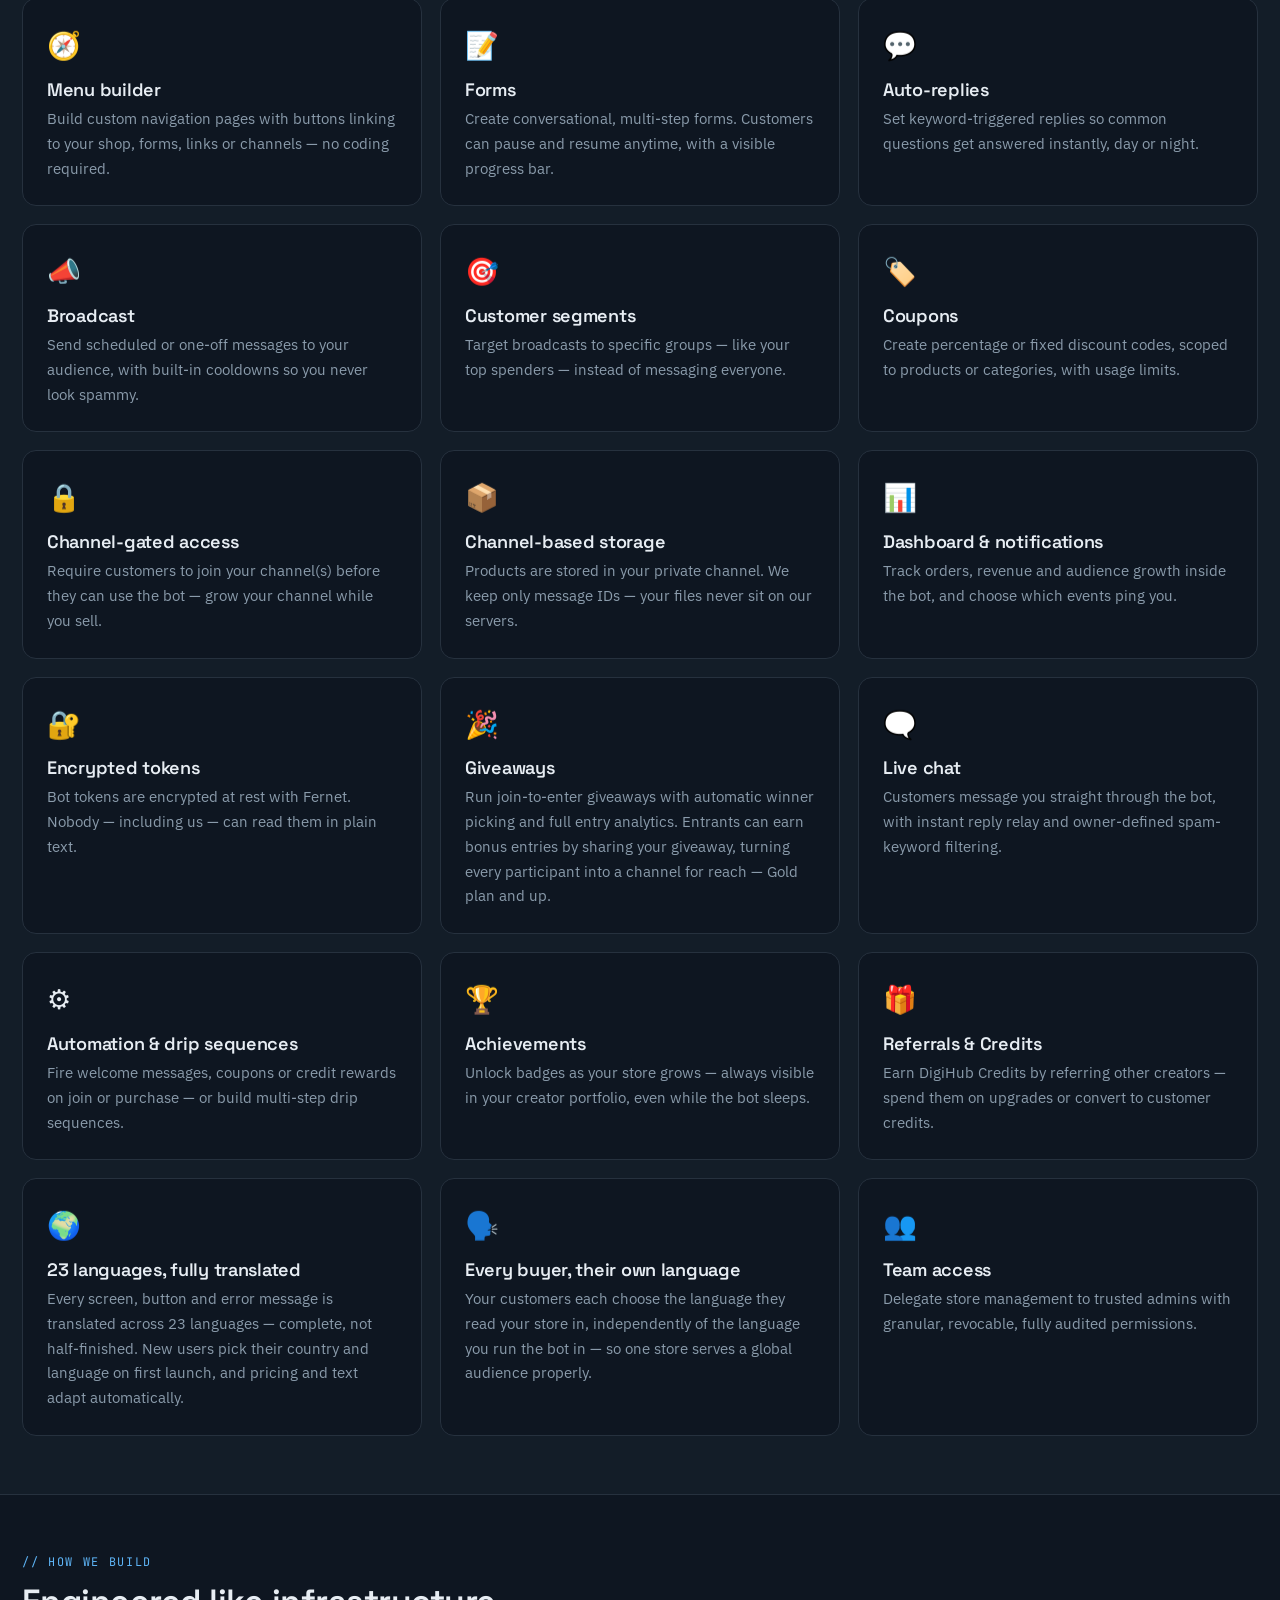
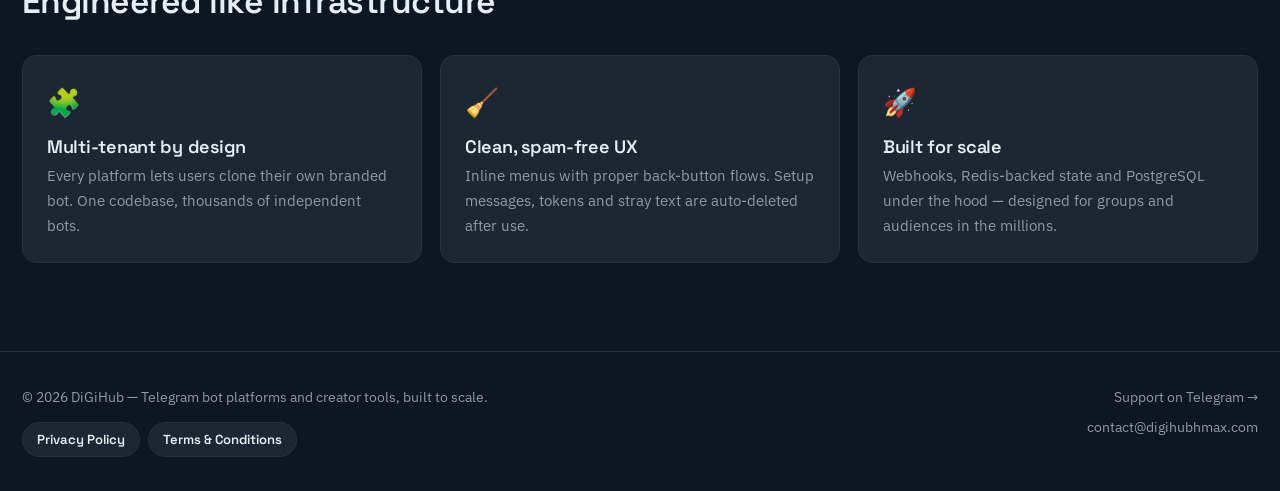
==== commit 0e10b8e9: "Make shared links show a preview card, and add a sitemap og:image pointed at the relative path "asse" ====
--- a/index.html
+++ b/index.html
@@ -8,7 +8,15 @@
   <meta property="og:type" content="website" />
   <meta property="og:title" content="DiGiHub — Telegram bot platforms" />
   <meta property="og:description" content="Telegram bot platforms built to scale — store bots, approval bots and moderation tools." />
-  <meta property="og:image" content="assets/img/logo.jpg" />
+  <meta property="og:image" content="https://digihubhmax.com/assets/img/logo.jpg" />
+  <meta property="og:image:alt" content="DiGiHub" />
+  <meta property="og:url" content="https://digihubhmax.com/" />
+  <meta property="og:site_name" content="DiGiHub" />
+  <meta name="twitter:card" content="summary_large_image" />
+  <meta name="twitter:title" content="DiGiHub — Telegram bot platforms" />
+  <meta name="twitter:description" content="Telegram bot platforms built to scale — store bots, approval bots and moderation tools." />
+  <meta name="twitter:image" content="https://digihubhmax.com/assets/img/logo.jpg" />
+  <link rel="canonical" href="https://digihubhmax.com/" />
   <meta name="theme-color" content="#0E1621" />
   <link rel="preconnect" href="https://fonts.googleapis.com" />
   <link rel="preconnect" href="https://fonts.gstatic.com" crossorigin />
--- a/assets/css/style.css
+++ b/assets/css/style.css
@@ -378,6 +378,13 @@
 /* feature cards reuse .card */
 .card.feature { background: var(--panel-2); }
 section.alt .card.feature { background: var(--bg); }
+
+/* ---------- docs hub (docs.html) ---------- */
+/* Single-column variant of .hero — that class defaults to a two-column
+   grid (text + phone mockups) which doesn't apply here. */
+.docs-hero { display: block; padding: 56px 0 20px; max-width: 640px; }
+.docs-grid { margin: 8px 0 60px; }
+.docs-card { padding: 22px; } /* .card + a.card already handle color/hover */
 
 /* ---------- homepage: bot tabs ---------- */
 .bot-tabs { display: flex; gap: 10px; flex-wrap: wrap; margin-bottom: 30px; }
@@ -514,6 +521,51 @@
 .qa-section .faq { display: block; }
 .qa-section .legal-section:first-child { padding-top: 0; }
 
+/* "On this page" — inline box, not a fixed sidebar (site has no two-column
+   layout anywhere else; this keeps mobile simple while still giving the
+   reader the whole shape of the guide before they start reading). */
+.guide-toc {
+  margin: 22px 0 6px; padding: 16px 18px; border-radius: var(--radius-sm);
+  border: 1px solid var(--line); background: var(--panel);
+}
+.guide-toc-label {
+  display: block; font-family: var(--font-mono); font-size: 0.72rem;
+  letter-spacing: 0.06em; text-transform: uppercase; color: var(--muted);
+  margin-bottom: 8px;
+}
+.guide-toc ol { list-style: none; margin: 0; padding: 0; counter-reset: toc; }
+.guide-toc li { counter-increment: toc; }
+.guide-toc a {
+  display: block; padding: 4px 0; font-size: 0.92rem; color: var(--muted);
+  border-left: 2px solid transparent; padding-left: 10px; margin-left: -1px;
+}
+.guide-toc a::before {
+  content: counter(toc, decimal-leading-zero) "  "; font-family: var(--font-mono);
+  color: var(--line); font-size: 0.82rem;
+}
+.guide-toc a:hover, .guide-toc a.active { color: var(--text); }
+.guide-toc a.active { border-left-color: var(--accent); }
+
+/* Callout boxes — one item shape inside a guide section's body, alongside
+   plain paragraphs and lists. Colors reuse the existing palette rather
+   than introducing new ones: --ok for tip, --star for warning, --accent
+   for note (informational). */
+.callout {
+  margin: 14px 0; padding: 12px 16px; border-radius: var(--radius-sm);
+  border-left: 3px solid var(--line); background: var(--panel);
+}
+.callout-label {
+  display: block; font-family: var(--font-mono); font-size: 0.7rem;
+  letter-spacing: 0.06em; text-transform: uppercase; margin-bottom: 4px;
+}
+.callout p { margin: 0; color: var(--text); font-size: 0.94rem; }
+.callout-tip { border-left-color: var(--ok); }
+.callout-tip .callout-label { color: var(--ok); }
+.callout-warning { border-left-color: var(--star); }
+.callout-warning .callout-label { color: var(--star); }
+.callout-note { border-left-color: var(--accent); }
+.callout-note .callout-label { color: var(--accent); }
+
 /* ---------- project not found ---------- */
 .notfound { padding: 90px 22px; text-align: center; }
 .notfound .lead { margin: 14px auto 26px; }
